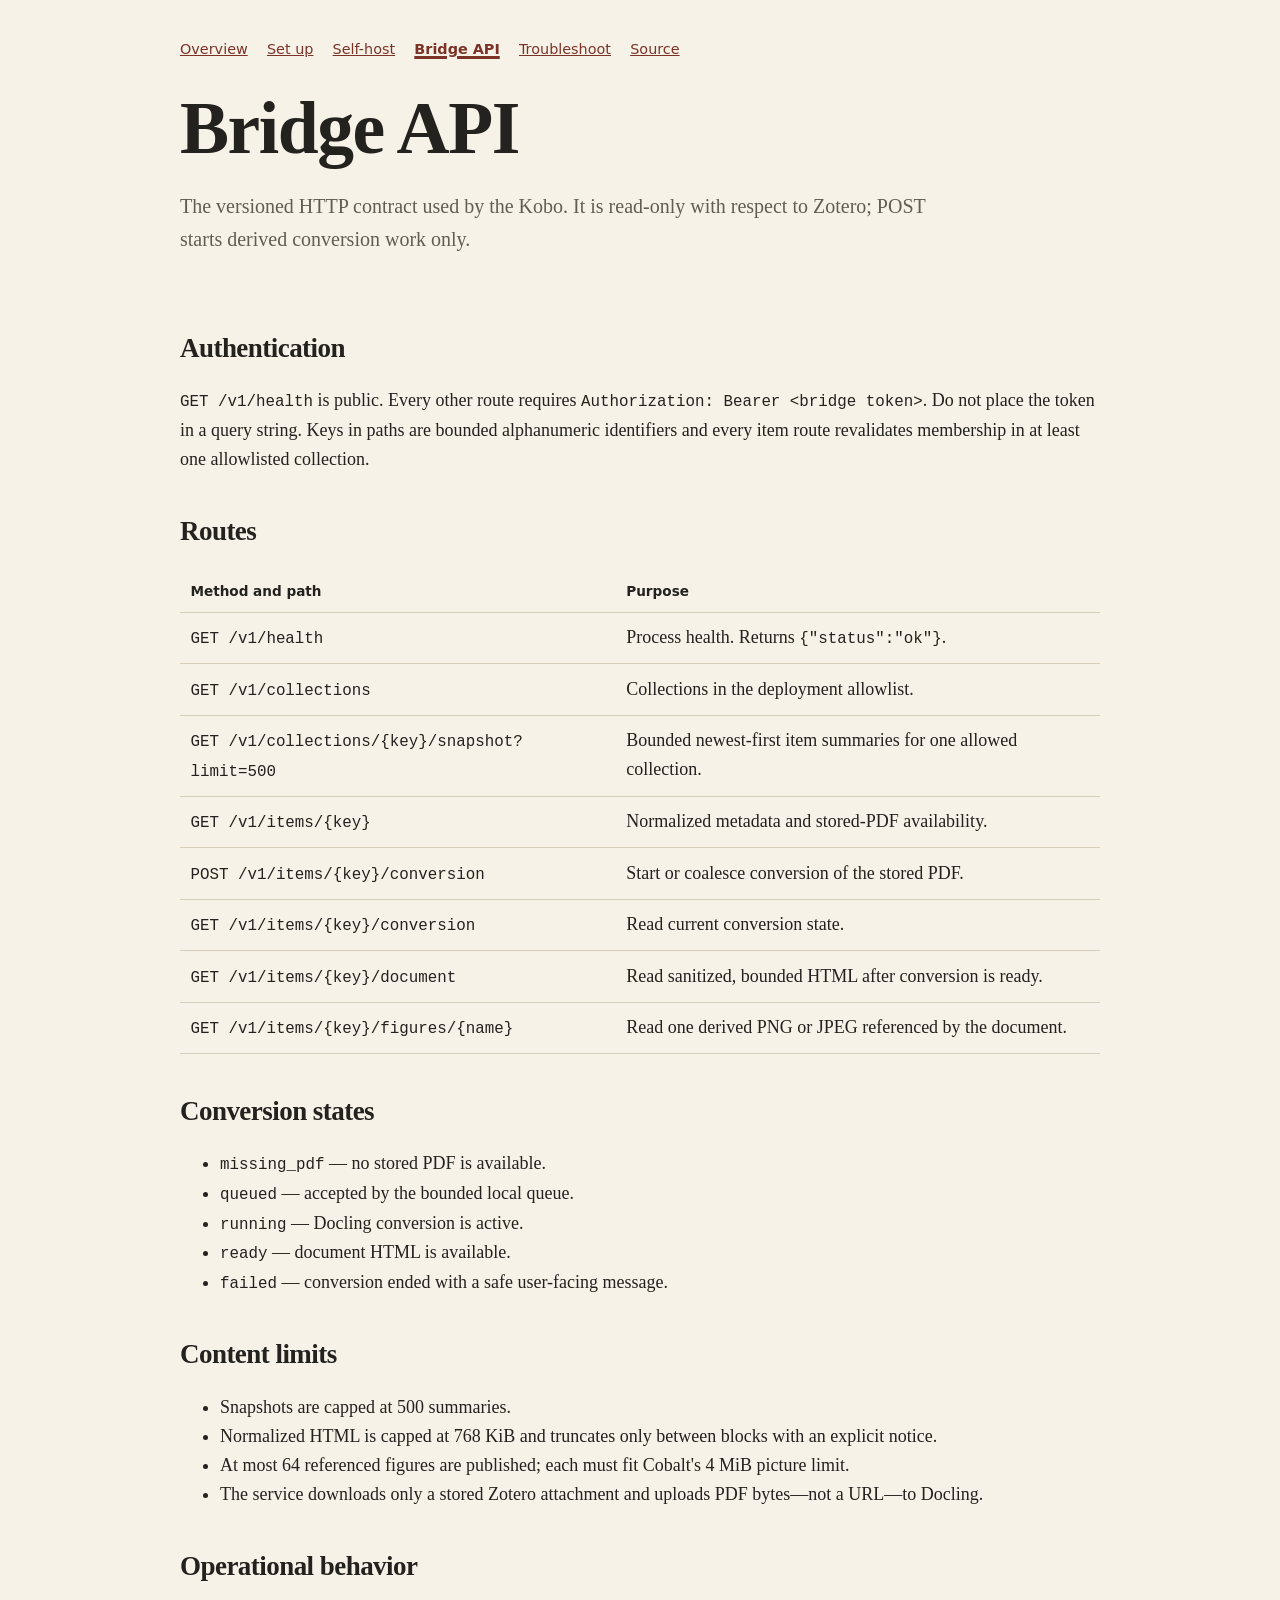
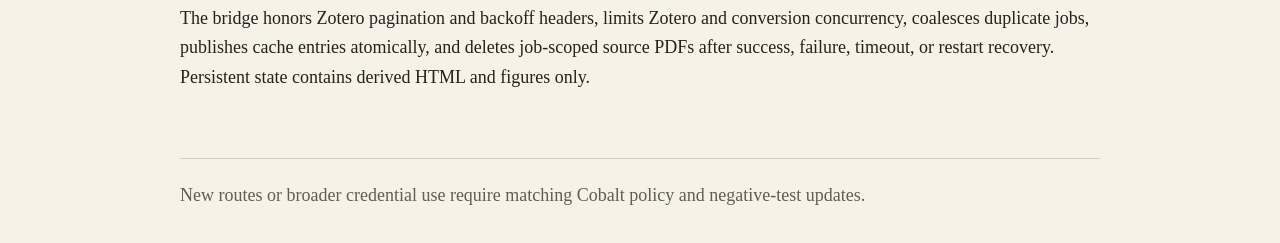
==== docs/api.html @ e58e7251 "Publish Zotero Reader setup and hosting docs" ====
<!doctype html>
<html lang="en">
<head>
  <meta charset="utf-8">
  <meta name="viewport" content="width=device-width, initial-scale=1">
  <meta name="description" content="Public HTTP contract for the optional Zotero Reader conversion bridge.">
  <title>Bridge API · Zotero Reader</title>
  <link rel="stylesheet" href="styles.css">
</head>
<body>
<header>
  <nav aria-label="Documentation"><a href="index.html">Overview</a><a href="setup.html">Set up</a><a href="self-hosting.html">Self-host</a><a aria-current="page" href="api.html">Bridge API</a><a href="troubleshooting.html">Troubleshoot</a><a href="https://github.com/andreclerigo/cobalt-zotero-reader">Source</a></nav>
  <h1>Bridge API</h1>
  <p class="lede">The versioned HTTP contract used by the Kobo. It is read-only with respect to Zotero; POST starts derived conversion work only.</p>
</header>
<main>
  <h2>Authentication</h2>
  <p><code>GET /v1/health</code> is public. Every other route requires <code>Authorization: Bearer &lt;bridge token&gt;</code>. Do not place the token in a query string. Keys in paths are bounded alphanumeric identifiers and every item route revalidates membership in at least one allowlisted collection.</p>

  <h2>Routes</h2>
  <table>
    <thead><tr><th>Method and path</th><th>Purpose</th></tr></thead>
    <tbody>
      <tr><td><code>GET /v1/health</code></td><td>Process health. Returns <code>{"status":"ok"}</code>.</td></tr>
      <tr><td><code>GET /v1/collections</code></td><td>Collections in the deployment allowlist.</td></tr>
      <tr><td><code>GET /v1/collections/{key}/snapshot?limit=500</code></td><td>Bounded newest-first item summaries for one allowed collection.</td></tr>
      <tr><td><code>GET /v1/items/{key}</code></td><td>Normalized metadata and stored-PDF availability.</td></tr>
      <tr><td><code>POST /v1/items/{key}/conversion</code></td><td>Start or coalesce conversion of the stored PDF.</td></tr>
      <tr><td><code>GET /v1/items/{key}/conversion</code></td><td>Read current conversion state.</td></tr>
      <tr><td><code>GET /v1/items/{key}/document</code></td><td>Read sanitized, bounded HTML after conversion is ready.</td></tr>
      <tr><td><code>GET /v1/items/{key}/figures/{name}</code></td><td>Read one derived PNG or JPEG referenced by the document.</td></tr>
    </tbody>
  </table>

  <h2>Conversion states</h2>
  <ul>
    <li><code>missing_pdf</code> — no stored PDF is available.</li>
    <li><code>queued</code> — accepted by the bounded local queue.</li>
    <li><code>running</code> — Docling conversion is active.</li>
    <li><code>ready</code> — document HTML is available.</li>
    <li><code>failed</code> — conversion ended with a safe user-facing message.</li>
  </ul>

  <h2>Content limits</h2>
  <ul>
    <li>Snapshots are capped at 500 summaries.</li>
    <li>Normalized HTML is capped at 768 KiB and truncates only between blocks with an explicit notice.</li>
    <li>At most 64 referenced figures are published; each must fit Cobalt's 4 MiB picture limit.</li>
    <li>The service downloads only a stored Zotero attachment and uploads PDF bytes—not a URL—to Docling.</li>
  </ul>

  <h2>Operational behavior</h2>
  <p>The bridge honors Zotero pagination and backoff headers, limits Zotero and conversion concurrency, coalesces duplicate jobs, publishes cache entries atomically, and deletes job-scoped source PDFs after success, failure, timeout, or restart recovery. Persistent state contains derived HTML and figures only.</p>
</main>
<footer>New routes or broader credential use require matching Cobalt policy and negative-test updates.</footer>
</body>
</html>
---- docs/styles.css ----
:root {
  color-scheme: light dark;
  --paper: #f7f2e8;
  --ink: #24221e;
  --muted: #625d52;
  --line: #d7cdbb;
  --accent: #7b3328;
  --panel: #fffaf0;
  font-family: ui-serif, Georgia, Cambria, "Times New Roman", serif;
}

* { box-sizing: border-box; }

body {
  margin: 0;
  background: var(--paper);
  color: var(--ink);
  font-size: 18px;
  line-height: 1.62;
}

header, main, footer {
  width: min(920px, calc(100% - 2rem));
  margin-inline: auto;
}

header { padding: 2.4rem 0 1rem; }
main { padding-bottom: 3rem; }
footer { border-top: 1px solid var(--line); padding: 1.4rem 0 2.5rem; color: var(--muted); }

nav { display: flex; flex-wrap: wrap; gap: .5rem 1.2rem; font-family: ui-sans-serif, system-ui, sans-serif; font-size: .9rem; }
nav a[aria-current="page"] { font-weight: 700; text-decoration-thickness: 3px; }

h1, h2, h3 { line-height: 1.15; letter-spacing: -.02em; }
h1 { font-size: clamp(2.4rem, 8vw, 4.6rem); margin: 1.5rem 0 .4rem; }
h2 { margin-top: 2.6rem; }

a { color: var(--accent); }
code, pre { font-family: ui-monospace, SFMono-Regular, Consolas, monospace; font-size: .88em; }
pre { overflow-x: auto; padding: 1rem; border: 1px solid var(--line); border-radius: 8px; background: var(--panel); }
figure { margin: 1.8rem 0; }
figure img { display: block; width: min(100%, 700px); height: auto; border: 1px solid var(--line); border-radius: 8px; }
figcaption { margin-top: .5rem; color: var(--muted); font-size: .9rem; }

.lede { color: var(--muted); font-size: 1.25rem; max-width: 48rem; }
.cards { display: grid; grid-template-columns: repeat(auto-fit, minmax(240px, 1fr)); gap: 1rem; margin: 1.5rem 0; }
.card, .note { border: 1px solid var(--line); border-radius: 8px; background: var(--panel); padding: 1rem 1.15rem; }
.card h2, .card h3 { margin-top: .2rem; }
.note { border-left: 5px solid var(--accent); }
table { width: 100%; border-collapse: collapse; }
th, td { border-bottom: 1px solid var(--line); padding: .65rem; text-align: left; vertical-align: top; }
th { font-family: ui-sans-serif, system-ui, sans-serif; font-size: .85rem; }

@media (prefers-color-scheme: dark) {
  :root { --paper: #211f1b; --ink: #f4eee2; --muted: #c7bcaa; --line: #514a40; --accent: #f0a193; --panel: #2a2722; }
}
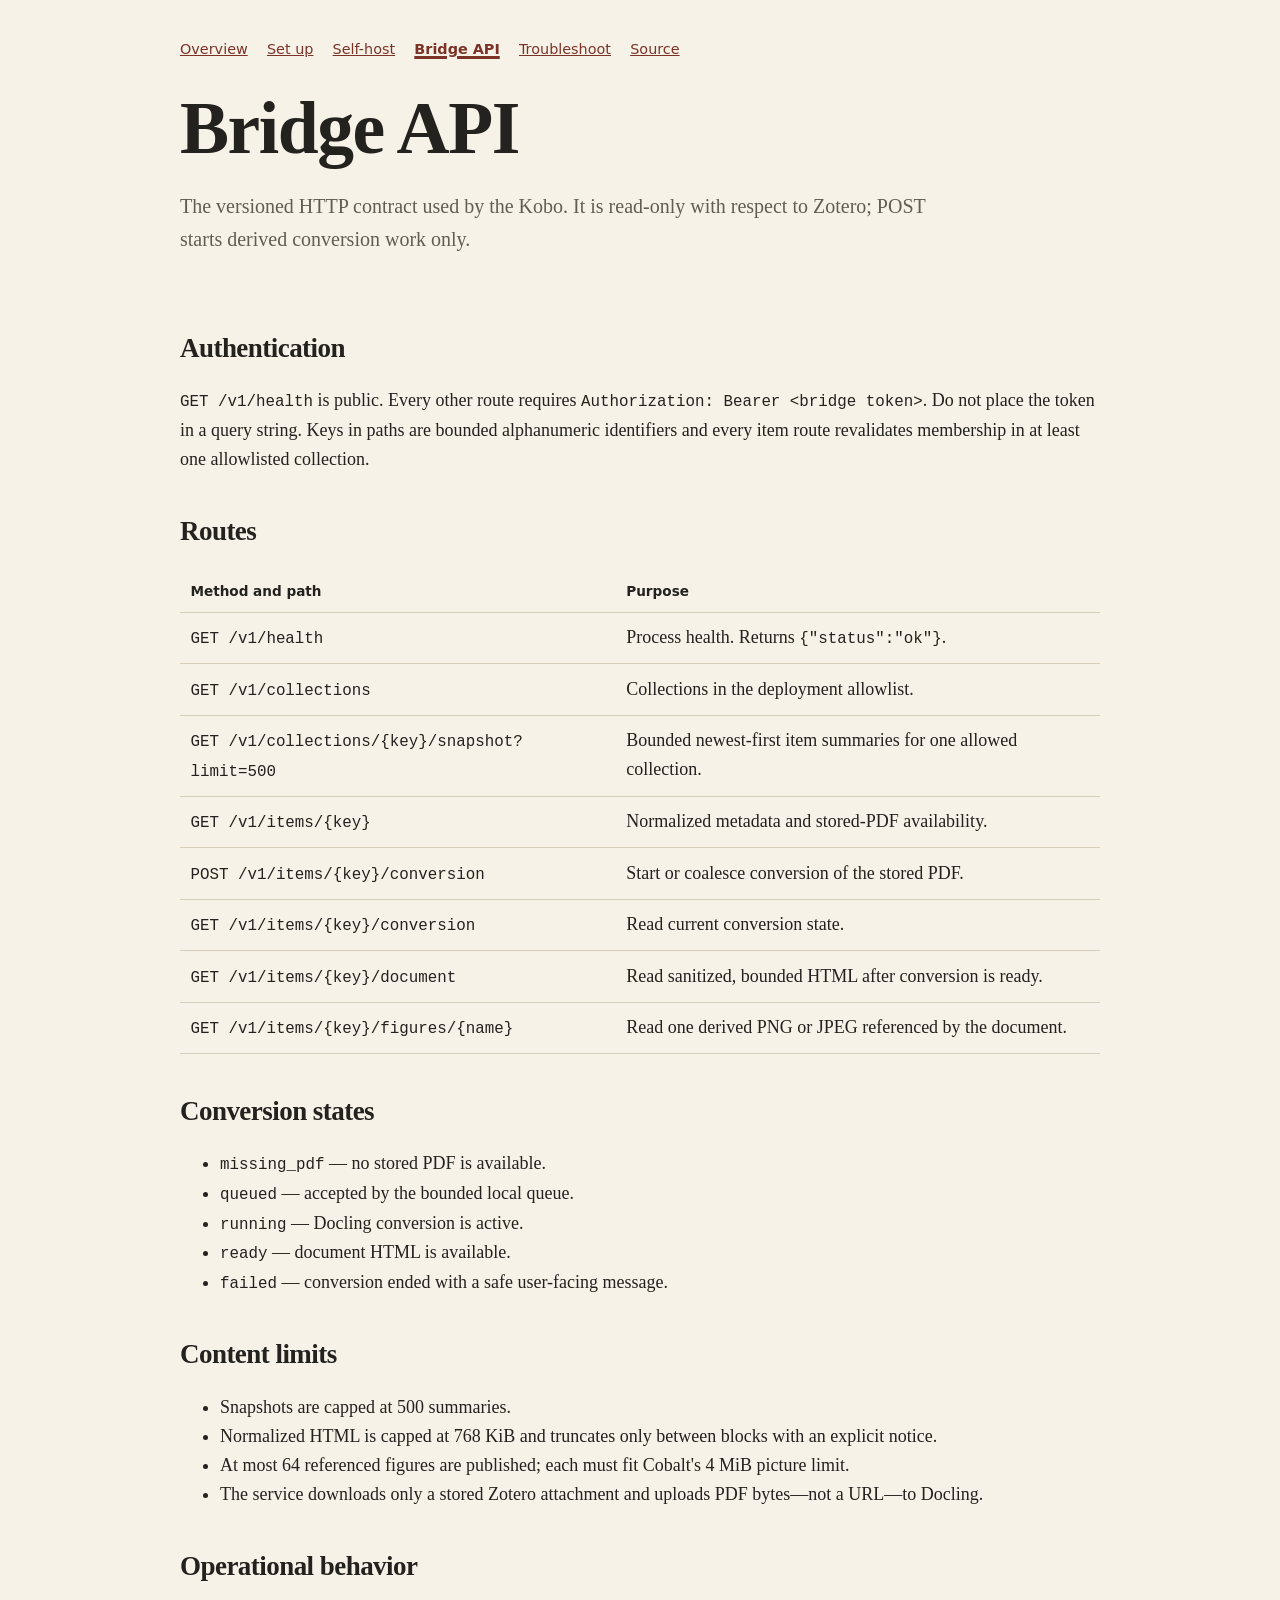
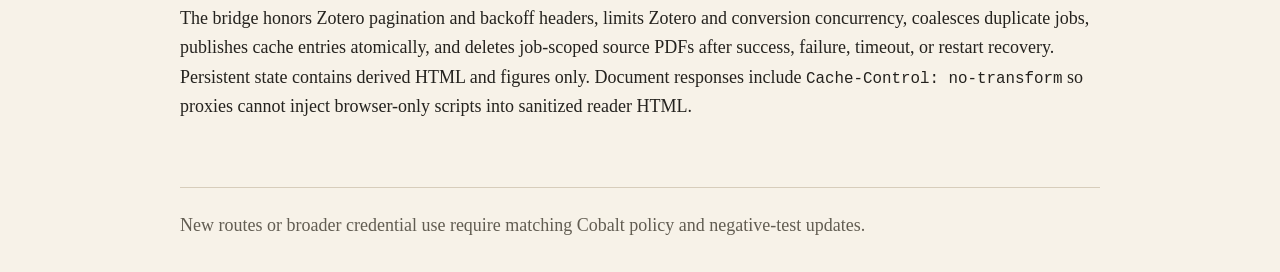
==== commit 13caeafd: "Prevent proxy transformation of reader documents" ====
--- a/docs/api.html
+++ b/docs/api.html
@@ -50,7 +50,7 @@
   </ul>
 
   <h2>Operational behavior</h2>
-  <p>The bridge honors Zotero pagination and backoff headers, limits Zotero and conversion concurrency, coalesces duplicate jobs, publishes cache entries atomically, and deletes job-scoped source PDFs after success, failure, timeout, or restart recovery. Persistent state contains derived HTML and figures only.</p>
+  <p>The bridge honors Zotero pagination and backoff headers, limits Zotero and conversion concurrency, coalesces duplicate jobs, publishes cache entries atomically, and deletes job-scoped source PDFs after success, failure, timeout, or restart recovery. Persistent state contains derived HTML and figures only. Document responses include <code>Cache-Control: no-transform</code> so proxies cannot inject browser-only scripts into sanitized reader HTML.</p>
 </main>
 <footer>New routes or broader credential use require matching Cobalt policy and negative-test updates.</footer>
 </body>
